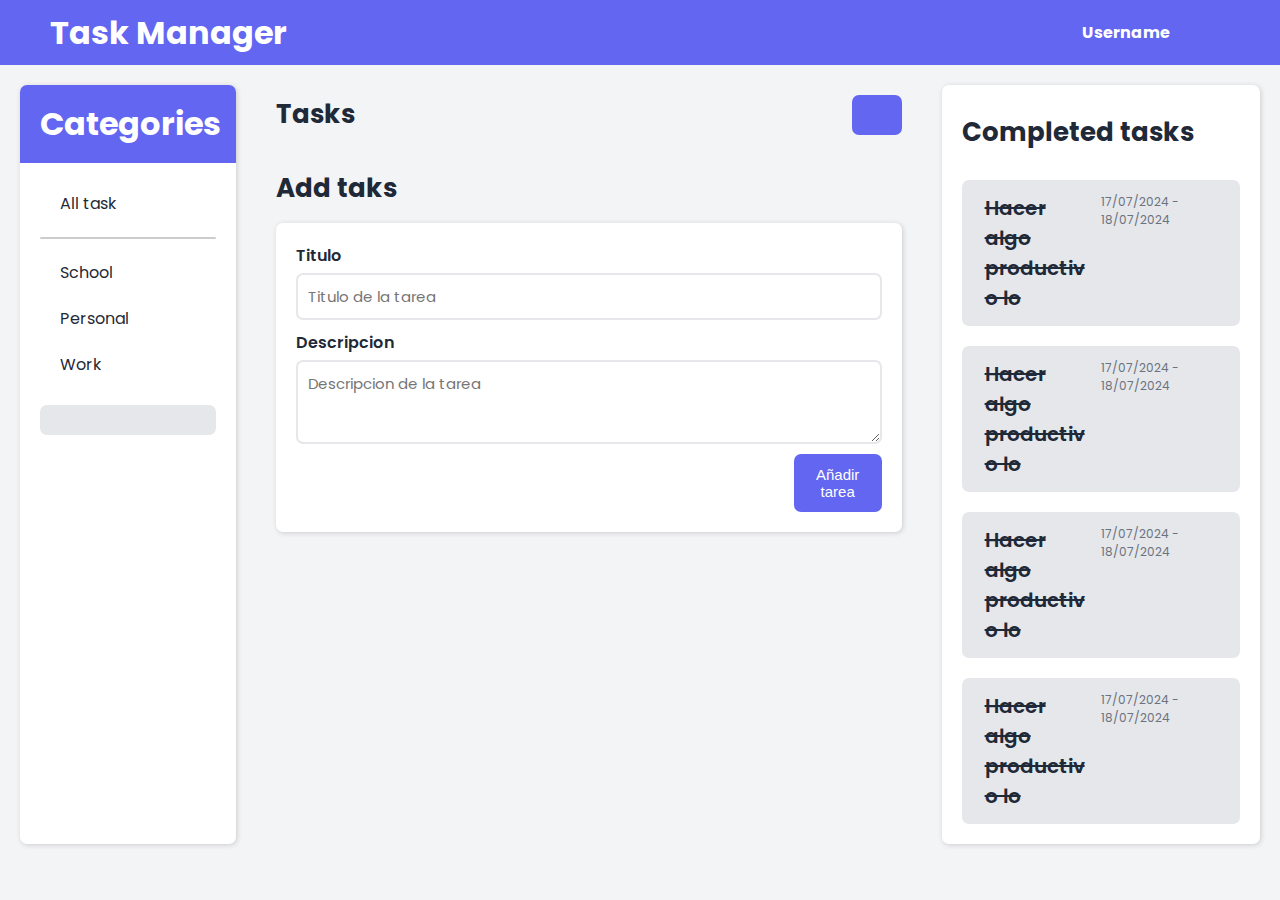
==== index.html @ a92584d1 "upload_files" ====
<!DOCTYPE html>
<html lang="en">
<head>
    <meta charset="UTF-8">
    <meta http-equiv="X-UA-Compatible" content="IE=edge">
    <meta name="viewport" content="width=device-width, initial-scale=1.0">
    <link rel="stylesheet" href="https://cdnjs.cloudflare.com/ajax/libs/font-awesome/6.6.0/css/all.min.css" integrity="sha512-Kc323vGBEqzTmouAECnVceyQqyqdsSiqLQISBL29aUW4U/M7pSPA/gEUZQqv1cwx4OnYxTxve5UMg5GT6L4JJg==" crossorigin="anonymous" referrerpolicy="no-referrer" />
    <link rel="stylesheet" href="./CSS/styles.css">
    <link rel="stylesheet" href="./CSS/indexStyles.css">
    <title>Task Manager</title>
</head>
<body>
    <header>
        <nav id="nav">
            <h1 id="nav-title">Task Manager</h1>
            <div class="options">
                <div>
                    <a href="./HTML/login_RegisterForm.html?autoLog=false">Username</a>
                    <a href=""><i class="fa-solid fa-user"></i></a>
                </div>
            </div>
        </nav>
    </header>

    <!--Categories-->
    <section id="main-section">
        <section id="categories-section">
            <div id="categories">
                <div class="tittle">
                    <h1>Categories</h1>
                </div>
                <div class="elements">
                    <div>
                        <i class="fa-solid fa-list"></i>
                        <span>All task</span>
                    </div>
                    <hr>
                    <div>
                        <i class="fa-solid fa-list"></i>
                        <span>School</span>
                    </div>
                    <div>
                        <i class="fa-solid fa-list"></i>
                        <span>Personal</span>
                    </div>
                    <div>
                        <i class="fa-solid fa-list"></i>
                        <span>Work</span>
                    </div>
                </div>
                <button id="add-section-btn"><i class="fa-regular fa-plus"></i></button>
            </div>
        </section>

        <!--Tasks-->
        <section id="tasks-section">
            <div id="tasks">
                <div class="tasks-header">
                    <h1>Tasks</h1>
                    <a href="#add-new-task" aria-level="Añadir tarea"><i class="fa-regular fa-plus"></i></a>
                </div>
                <div class="task">
                    <input type="checkbox" class="checkbox-input">
                    <span class="task-tittle" >Hacer algo productivo</span>
                    <p class="task-description">Hacer algo productivo se refiere a hacer algo productivo, no se si le estas llegando, aunque creo que no porque eres mas tonto que escupir pa rriba</p>
                    <span class="task-creating-date">18/07/2024</span>
                    <button class="edit-task-btn"><i class="fa-regular fa-pen-to-square"></i></button>
                    <button class="delete-task-btn"><i class="fa-regular fa-trash-can"></i></button>
                </div>
                
                <div class="task">
                    <input type="checkbox" class="checkbox-input">
                    <span class="task-tittle" >Hacer algo productivo</span>
                    <p class="task-description">Hacer algo productivo se refiere a hacer algo productivo, no se si le estas llegando, aunque creo que no porque eres mas tonto que escupir pa rriba</p>
                    <span class="task-creating-date">18/07/2024</span>
                    <button class="edit-task-btn"><i class="fa-regular fa-pen-to-square"></i></button>
                    <button class="delete-task-btn"><i class="fa-regular fa-trash-can"></i></button>
                </div>
                
                <div class="task">
                    <input type="checkbox" class="checkbox-input">
                    <span class="task-tittle" >Hacer algo productivo</span>
                    <p class="task-description">Hacer algo productivo se refiere a hacer </p>
                    <span class="task-creating-date">18/07/2024</span>
                    <button class="edit-task-btn"><i class="fa-regular fa-pen-to-square"></i></button>
                    <button class="delete-task-btn"><i class="fa-regular fa-trash-can"></i></button>
                </div>
            </div>

            <div id="add-new-task">
                <h1>Add taks</h1>
                <form>
                    <div>
                        <label for="task-tittle-input">Titulo</label>
                        <input type="text" class="task-tittle-input" name="task-tittle-input" maxlength="50" placeholder="Titulo de la tarea" required>
                    </div>
                    <div>
                        <label for="task-description-input">Descripcion</label>
                        <textarea name="task-description-input" cols="30" maxlength="300" placeholder="Descripcion de la tarea"></textarea>
                    </div>
                    <button type="submit" id="add-new-task-btn">Añadir tarea</button>
                </form>
            </div>
        </section>

        <!--Complete task-->
        <section id="completed-tasks-section">
            <div id="completed-tasks">
                <h1>Completed tasks</h1>
                <div class="task">
                    <span class="task-tittle" >Hacer algo productivo lo</span>
                    <span class="task-period-to-complete">17/07/2024 - 18/07/2024</span>
                    <button class="come-back-task-btn"><i class="fa-solid fa-arrow-rotate-left"></i></button>
                    <button class="delete-task-btn"><i class="fa-regular fa-trash-can"></i></button>
                </div>

                <div class="task">
                    <span class="task-tittle" >Hacer algo productivo lo</span>
                    <span class="task-period-to-complete">17/07/2024 - 18/07/2024</span>
                    <button class="come-back-task-btn"><i class="fa-solid fa-arrow-rotate-left"></i></button>
                    <button class="delete-task-btn"><i class="fa-regular fa-trash-can"></i></button>
                </div>

                <div class="task">
                    <span class="task-tittle" >Hacer algo productivo lo</span>
                    <span class="task-period-to-complete">17/07/2024 - 18/07/2024</span>
                    <button class="come-back-task-btn"><i class="fa-solid fa-arrow-rotate-left"></i></button>
                    <button class="delete-task-btn"><i class="fa-regular fa-trash-can"></i></button>
                </div>

                <div class="task">
                    <span class="task-tittle" >Hacer algo productivo lo</span>
                    <span class="task-period-to-complete">17/07/2024 - 18/07/2024</span>
                    <button class="come-back-task-btn"><i class="fa-solid fa-arrow-rotate-left"></i></button>
                    <button class="delete-task-btn"><i class="fa-regular fa-trash-can"></i></button>
                </div>
            </div>
        </section>
    </section>
</body>
<script src="./Scripts/IndexScript.js"></script>
</html>
---- CSS/styles.css ----
:root{
    --primary: #6366F1;
    --primary-darker: #4346D1;
    --com-color: #E5E7EB;
    --bg-light: #F3F4F6;
    --bg-dark: #000000;
    --bg-color: var(--bg-light);
    --bg2: #FFFFFF;
    --fore-ground-ligh: #1F2937;
    --fore-ground-dark: #FFFFFF;
    --sub-fore-ground-light: #6B7280;
    --sub-fore-ground: var(--sub-fore-ground-light);
    --fore-ground: var(--fore-ground-ligh);
    --border-light: #CCCCCC;
    --border-color: var(--border-light);
}

@font-face {
    font-family: Poppins;
    src: url('../Sources/Fonts/Poppins/Poppins-Regular.ttf');
    font-style: normal;
    font-weight: normal;}
@font-face {
    font-family: Poppins;
    src: url('../Sources/Fonts/Poppins/Poppins-Bold.ttf');
    font-style: bold;
    font-weight: bold;}
@font-face {
    font-family: Poppins;
    src: url('../Sources/Fonts/Poppins/Poppins-SemiBold.ttf');
    font-style: 200;
    font-weight: 200;}
/*General*/
body{
    padding: 0;
    margin: 0;
    font-family: Poppins;
    background-color: var(--bg-color);
    color: var(--fore-ground);
}

/*Menu de navegacion*/
nav{
    display: flex;
    background-color: var(--primary);
    color: #FFFFFF;
    align-items: center;
    justify-content: space-between;
    padding: 0 50px;
}

nav #nav-title{
    margin: 0;
}

nav .options{
    display: flex;
}

nav .options div{
    display: flex;
    align-items: center;
    transition: background-color .5s;
}
nav .options div:hover{
    display: flex;
    background-color: var(--primary-darker);
}

nav .options div a{
    box-sizing: border-box;
    padding: 20px;
    display: inline-block;
    color: #FFFFFF;
    text-decoration: none;
    font-weight: bold;
}

nav .options div a i{
    font-size: 20px;
}

/*Otros*/
.d-none{display: none;}
.d-block{display: block;}
---- CSS/indexStyles.css ----
/*seccion principal*/
#main-section{
    display: flex;
}
/*---------------sencion de categorias---------------*/
#main-section #categories-section{
    width: 20%;
    box-sizing: border-box;
    padding: 20px;
}
#main-section #categories-section #categories{
    display: flex;
    flex-direction: column;
    
    height: 100%;
    border-radius: 7px;
    box-shadow: 1px 1px 5px var(--border-color);
    background-color: var(--bg2);
}
/*Categorias titulo*/
#main-section #categories-section #categories .tittle{
    background-color: var(--primary);
    color: #FFFFFF;
    border-radius: 7px 7px 0 0;
    padding: 15px 20px;
}
#main-section #categories-section #categories .tittle h1{
    margin: 0;
}
/*Categorias Elementos*/
#main-section #categories-section #categories .elements{
    display: flex;
    flex-direction: column;
    padding: 20px;
    gap: 5px;
}
#main-section #categories-section #categories .elements div{
    display: flex;
    gap: 10px;
    align-items: center;
    padding: 8px 10px;
    border-radius: 7px;
    transition: background .3s;
}
#main-section #categories-section #categories .elements div:hover{
    background-color: var(--com-color);
    cursor: pointer;
}

/*linea divisora de categories*/
#main-section #categories-section #categories hr{
    height: 2px;
    background-color: var(--border-color);
    width: 100%;
    border-radius: 7px;
    border: none;
}
/*añadir seccion boton*/
#main-section #categories-section #categories button{
    height: 30px;
    font-size: 18px;
    border: none;
    border-radius: 7px;
    background-color: var(--com-color);
    margin: 0 20px;
    transition: .5s;
}
#main-section #categories-section #categories button:hover{
    cursor: pointer;
    background-color: #000;
    color: #FFF;
}

/*-------------------Seccion de tareas-------------*/
#main-section #tasks-section{
    width: 52%;
    box-sizing: border-box;
    padding: 20px;
}

#main-section #tasks-section #tasks{
    display: flex;
    flex-direction: column;
    gap: 20px;
}

/*header de la seccion de tareas*/
#main-section #tasks-section #tasks .tasks-header{
    display: flex;
    justify-content: space-between;
    align-items: center;
}
#main-section #tasks-section #tasks .tasks-header h1{
    font-size: 26px;
    margin: 10px 0;
}
#main-section #tasks-section #tasks .tasks-header a{
    display: flex;
    align-items: center;
    justify-content: center;
    font-size: 22px;
    background-color: var(--primary);
    border: none;
    color: #FFFFFF;
    border-radius: 7px;
    width: 50px;
    height: 40px;
    transition: filter .5s;
    text-decoration: none;
}
#main-section #tasks-section #tasks .tasks-header a:hover{
    filter: brightness(2);
}


#main-section #tasks-section #tasks .task{
    display: grid;
    grid-template-rows: auto auto;
    grid-template-columns: 5% 85% 5% 5%;
    align-items: center;
    justify-content: center;

    box-sizing: border-box;
    padding: 13px;
    border-radius: 7px;
    box-shadow: 1px 1px 5px var(--border-color);
    background-color: var(--bg2);
}

/*contenido task*/
#main-section #tasks-section #tasks .task .checkbox-input{
    grid-row: 1/3;
    grid-column: 1/2;

    height: 20px;
}
#main-section #tasks-section #tasks .task .task-tittle{
    grid-row: 1/2;
    grid-column: 2/3;
    
    font-size: 20px;
    font-weight: 200;
    box-sizing: border-box;
    padding: 0px 10px;
}
#main-section #tasks-section #tasks .task .task-creating-date{
    grid-row: 1/2;
    grid-column: 3/5;
    color: var(--sub-fore-ground);
    align-self: flex-start;
    justify-self: center;
    font-size: 12px;
}
#main-section #tasks-section #tasks .task .task-description{
    grid-row: 2/3;
    grid-column: 2/3;

    box-sizing: border-box;
    padding: 0px 10px;
    margin: 2px 0;
    color: var(--sub-fore-ground);
}
#main-section #tasks-section #tasks .task .edit-task-btn{
    grid-row: 2/3;
    grid-column: 3/4;
}
#main-section #tasks-section #tasks .task .delete-task-btn{
    grid-row: 2/3;
    grid-column: 4/5;
}

#main-section #tasks-section #tasks .task .edit-task-btn, #main-section #tasks-section #tasks .task .delete-task-btn{
    padding: 8px;
    align-self: center;
    justify-self: center;
    border: none;
    border-radius: 7px;
    background-color: transparent;
    transition: background .5s;
}
#main-section #tasks-section #tasks .task .edit-task-btn:hover, #main-section #tasks-section #tasks .task .delete-task-btn:hover{
    background-color: var(--com-color);
    cursor: pointer;
}
#main-section #tasks-section #tasks .task .edit-task-btn i, #main-section #tasks-section #tasks .task .delete-task-btn i{
    font-size: 18px;
}

/*-------------------Agregar tareas-------------------*/
#main-section #tasks-section #add-new-task{
    margin-top: 25px;
}
#main-section #tasks-section #add-new-task h1{
    font-size: 26px;
    margin: 15px 0;
}
#main-section #tasks-section #add-new-task form{
    display: flex;
    flex-direction: column;
    gap: 10px;
    padding: 20px;
    border-radius: 7px;
    box-shadow: 1px 1px 5px var(--border-color);
    background-color: var(--bg2);
}
#main-section #tasks-section #add-new-task form div{
    display: flex;
    flex-direction: column;
    gap: 5px;
}
#main-section #tasks-section #add-new-task form div label{
    font-weight: 200;
}
#main-section #tasks-section #add-new-task form div input, #main-section #tasks-section #add-new-task form div textarea{
    border-radius: 7px;
    border: 2px solid var(--com-color);
    padding: 10px;
    font-size: 15px;
    font-family: Poppins, Arial, Helvetica, sans-serif; 
}
#main-section #tasks-section #add-new-task form div textarea{
    min-height: 60px;
    max-height: 165px;
    resize: vertical;
}
/*boton de añadir tarea*/
#main-section #tasks-section #add-new-task form button{
    width: 15%;
    font-size: 15px;
    border: none;
    border-radius: 7px;
    padding: 12px 10px;
    justify-self: flex-end;
    align-self: flex-end;
    background-color: var(--primary);
    color: #FFF;
    transition: filter .5s;
}
#main-section #tasks-section #add-new-task form button:hover{
    filter: brightness(2);
    cursor: pointer;
}



/*-------------------Seccion de tareas completadas-------------*/
#main-section #completed-tasks-section{
    width: 28%;
    box-sizing: border-box;
    padding: 20px;
}

#main-section #completed-tasks-section #completed-tasks{
    display: flex;
    flex-direction: column;
    
    gap: 20px;
    padding: 20px;
    border-radius: 7px;
    box-shadow: 1px 1px 5px var(--border-color);
    background-color: var(--bg2);
}
/*completed task tittle*/
#main-section #completed-tasks-section #completed-tasks h1{
    font-size: 26px;
    margin: 8px 0;
}

#main-section #completed-tasks-section #completed-tasks .task{
    display: grid;
    grid-template-columns: 50% 25% 25%;
    grid-template-rows: auto auto;
    align-items: center;
    justify-content: center;

    box-sizing: border-box;
    padding: 13px;
    border-radius: 7px;
    background-color: var(--com-color);
}


#main-section #completed-tasks-section #completed-tasks .task .task-tittle{
    grid-column: 1/2;
    grid-row: 1/3;
    font-size: 20px;
    font-weight: 200;
    box-sizing: border-box;
    padding: 0px 10px;
    word-wrap: break-word;
    text-decoration: line-through;
}
#main-section #completed-tasks-section #completed-tasks .task .task-period-to-complete{
    grid-column: 2/4;
    grid-row: 1/2;
    color: var(--sub-fore-ground);
    align-self: flex-start;
    justify-self: center;
    font-size: 12px;
}
#main-section #completed-tasks-section #completed-tasks .task .come-back-task-btn{
    grid-column: 2/3;
}
#main-section #completed-tasks-section #completed-tasks .task .delete-task-btn{
    grid-column: 3/4;
}

#main-section #completed-tasks-section #completed-tasks .task .come-back-task-btn, #main-section #completed-tasks-section #completed-tasks .task .delete-task-btn{
    padding: 8px;
    align-self: center;
    justify-self: center;
    border: none;
    border-radius: 7px;
    background-color: transparent;
    transition: background .5s;
}
#main-section #completed-tasks-section #completed-tasks .task .come-back-task-btn:hover, #main-section #completed-tasks-section #completed-tasks .task .delete-task-btn:hover{
    background-color: var(--bg-color);
    cursor: pointer;
}
#main-section #completed-tasks-section #completed-tasks .task .come-back-task-btn i, #main-section #completed-tasks-section #completed-tasks .task .delete-task-btn i{
    font-size: 18px;
}
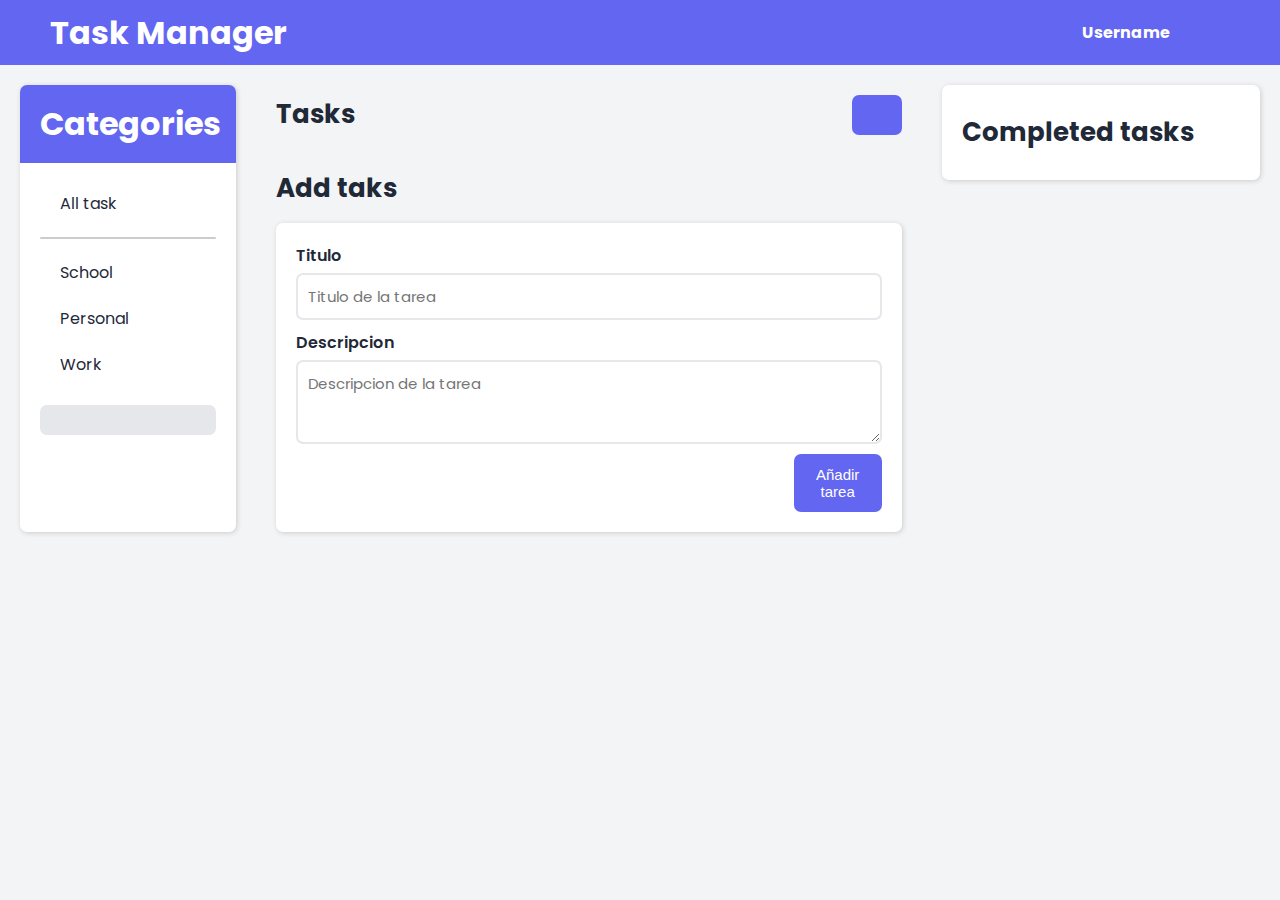
==== commit 6139bb78: "Complete tasks section finished" ====
--- a/index.html
+++ b/index.html
@@ -107,31 +107,17 @@
         <section id="completed-tasks-section">
             <div id="completed-tasks">
                 <h1>Completed tasks</h1>
-                <div class="task">
+                <div class="task" data-task-id="100">
+                    <input type="checkbox" class="checkbox-input" name="task-check-completed" checked>
                     <span class="task-tittle" >Hacer algo productivo lo</span>
                     <span class="task-period-to-complete">17/07/2024 - 18/07/2024</span>
-                    <button class="come-back-task-btn"><i class="fa-solid fa-arrow-rotate-left"></i></button>
                     <button class="delete-task-btn"><i class="fa-regular fa-trash-can"></i></button>
                 </div>
 
-                <div class="task">
+                <div class="task" data-task-id="101">
+                    <input type="checkbox" class="checkbox-input" name="task-check-completed" checked>
                     <span class="task-tittle" >Hacer algo productivo lo</span>
                     <span class="task-period-to-complete">17/07/2024 - 18/07/2024</span>
-                    <button class="come-back-task-btn"><i class="fa-solid fa-arrow-rotate-left"></i></button>
-                    <button class="delete-task-btn"><i class="fa-regular fa-trash-can"></i></button>
-                </div>
-
-                <div class="task">
-                    <span class="task-tittle" >Hacer algo productivo lo</span>
-                    <span class="task-period-to-complete">17/07/2024 - 18/07/2024</span>
-                    <button class="come-back-task-btn"><i class="fa-solid fa-arrow-rotate-left"></i></button>
-                    <button class="delete-task-btn"><i class="fa-regular fa-trash-can"></i></button>
-                </div>
-
-                <div class="task">
-                    <span class="task-tittle" >Hacer algo productivo lo</span>
-                    <span class="task-period-to-complete">17/07/2024 - 18/07/2024</span>
-                    <button class="come-back-task-btn"><i class="fa-solid fa-arrow-rotate-left"></i></button>
                     <button class="delete-task-btn"><i class="fa-regular fa-trash-can"></i></button>
                 </div>
             </div>
--- a/CSS/indexStyles.css
+++ b/CSS/indexStyles.css
@@ -111,7 +111,6 @@
 #main-section #tasks-section #tasks .tasks-header a:hover{
     filter: brightness(2);
 }
-
 
 #main-section #tasks-section #tasks .task{
     display: grid;
@@ -242,7 +241,6 @@
 }
 
 
-
 /*-------------------Seccion de tareas completadas-------------*/
 #main-section #completed-tasks-section{
     width: 28%;
@@ -253,7 +251,6 @@
 #main-section #completed-tasks-section #completed-tasks{
     display: flex;
     flex-direction: column;
-    
     gap: 20px;
     padding: 20px;
     border-radius: 7px;
@@ -268,7 +265,7 @@
 
 #main-section #completed-tasks-section #completed-tasks .task{
     display: grid;
-    grid-template-columns: 50% 25% 25%;
+    grid-template-columns: 15% 50% 25%;
     grid-template-rows: auto auto;
     align-items: center;
     justify-content: center;
@@ -279,9 +276,15 @@
     background-color: var(--com-color);
 }
 
-
+/*task check*/
+#main-section #completed-tasks-section #completed-tasks .task .checkbox-input{
+    grid-column: 1/2;
+    grid-row: 1/3;
+    width: 20px;
+    height: 20px;
+}
 #main-section #completed-tasks-section #completed-tasks .task .task-tittle{
-    grid-column: 1/2;
+    grid-column: 2/3;
     grid-row: 1/3;
     font-size: 20px;
     font-weight: 200;
@@ -291,18 +294,17 @@
     text-decoration: line-through;
 }
 #main-section #completed-tasks-section #completed-tasks .task .task-period-to-complete{
-    grid-column: 2/4;
+    grid-column: 3/4;
     grid-row: 1/2;
     color: var(--sub-fore-ground);
     align-self: flex-start;
     justify-self: center;
     font-size: 12px;
 }
-#main-section #completed-tasks-section #completed-tasks .task .come-back-task-btn{
-    grid-column: 2/3;
-}
 #main-section #completed-tasks-section #completed-tasks .task .delete-task-btn{
     grid-column: 3/4;
+    grid-row: 1/3;
+    align-self: center;
 }
 
 #main-section #completed-tasks-section #completed-tasks .task .come-back-task-btn, #main-section #completed-tasks-section #completed-tasks .task .delete-task-btn{
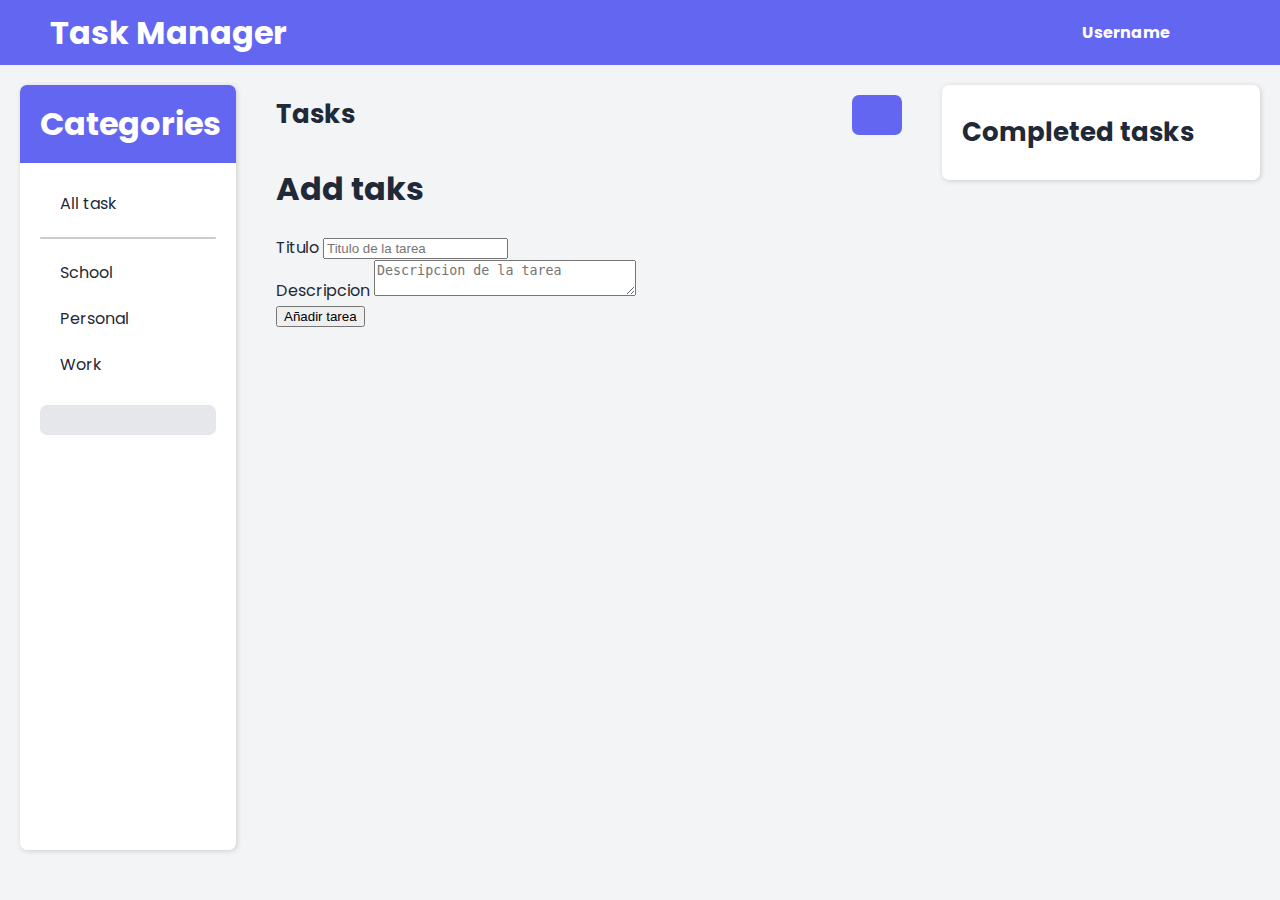
==== commit 02a1209a: "Modifie task functionality done" ====
--- a/index.html
+++ b/index.html
@@ -5,6 +5,11 @@
     <meta http-equiv="X-UA-Compatible" content="IE=edge">
     <meta name="viewport" content="width=device-width, initial-scale=1.0">
     <link rel="stylesheet" href="https://cdnjs.cloudflare.com/ajax/libs/font-awesome/6.6.0/css/all.min.css" integrity="sha512-Kc323vGBEqzTmouAECnVceyQqyqdsSiqLQISBL29aUW4U/M7pSPA/gEUZQqv1cwx4OnYxTxve5UMg5GT6L4JJg==" crossorigin="anonymous" referrerpolicy="no-referrer" />
+    <link rel="stylesheet" href="./CSS/add_task_area">
+    <link rel="stylesheet" href="./CSS/categories_section.css">
+    <link rel="stylesheet" href="./CSS/completed_tasks_section.css">
+    <link rel="stylesheet" href="./CSS/tasks_section.css">
+    <link rel="stylesheet" href="./CSS/utilities.css">
     <link rel="stylesheet" href="./CSS/styles.css">
     <link rel="stylesheet" href="./CSS/indexStyles.css">
     <title>Task Manager</title>
@@ -59,6 +64,8 @@
                     <h1>Tasks</h1>
                     <a href="#add-new-task" aria-level="Añadir tarea"><i class="fa-regular fa-plus"></i></a>
                 </div>
+                <!--------------------------Maquetacion------------------------->
+                <!--
                 <div class="task">
                     <input type="checkbox" class="checkbox-input">
                     <span class="task-tittle" >Hacer algo productivo</span>
@@ -66,25 +73,18 @@
                     <span class="task-creating-date">18/07/2024</span>
                     <button class="edit-task-btn"><i class="fa-regular fa-pen-to-square"></i></button>
                     <button class="delete-task-btn"><i class="fa-regular fa-trash-can"></i></button>
+
+                    <-----Para editar---->
+                    <!--
+                    <input type="text" class="editing-title-input">
+                    <textarea class="editing-description-textarea"></textarea>
+                    
+                    <div class="save-cancel-editing">
+                        <button class="save"><i class="fa-solid fa-check"></i></button>
+                        <button class="cancel"><i class="fa-solid fa-xmark"></i></button>
+                    </div>
                 </div>
-                
-                <div class="task">
-                    <input type="checkbox" class="checkbox-input">
-                    <span class="task-tittle" >Hacer algo productivo</span>
-                    <p class="task-description">Hacer algo productivo se refiere a hacer algo productivo, no se si le estas llegando, aunque creo que no porque eres mas tonto que escupir pa rriba</p>
-                    <span class="task-creating-date">18/07/2024</span>
-                    <button class="edit-task-btn"><i class="fa-regular fa-pen-to-square"></i></button>
-                    <button class="delete-task-btn"><i class="fa-regular fa-trash-can"></i></button>
-                </div>
-                
-                <div class="task">
-                    <input type="checkbox" class="checkbox-input">
-                    <span class="task-tittle" >Hacer algo productivo</span>
-                    <p class="task-description">Hacer algo productivo se refiere a hacer </p>
-                    <span class="task-creating-date">18/07/2024</span>
-                    <button class="edit-task-btn"><i class="fa-regular fa-pen-to-square"></i></button>
-                    <button class="delete-task-btn"><i class="fa-regular fa-trash-can"></i></button>
-                </div>
+                -->
             </div>
 
             <div id="add-new-task">
@@ -107,22 +107,9 @@
         <section id="completed-tasks-section">
             <div id="completed-tasks">
                 <h1>Completed tasks</h1>
-                <div class="task" data-task-id="100">
-                    <input type="checkbox" class="checkbox-input" name="task-check-completed" checked>
-                    <span class="task-tittle" >Hacer algo productivo lo</span>
-                    <span class="task-period-to-complete">17/07/2024 - 18/07/2024</span>
-                    <button class="delete-task-btn"><i class="fa-regular fa-trash-can"></i></button>
-                </div>
-
-                <div class="task" data-task-id="101">
-                    <input type="checkbox" class="checkbox-input" name="task-check-completed" checked>
-                    <span class="task-tittle" >Hacer algo productivo lo</span>
-                    <span class="task-period-to-complete">17/07/2024 - 18/07/2024</span>
-                    <button class="delete-task-btn"><i class="fa-regular fa-trash-can"></i></button>
-                </div>
             </div>
         </section>
     </section>
 </body>
-<script src="./Scripts/IndexScript.js"></script>
+<script type="module" src="./Scripts/IndexScript.js"></script>
 </html>--- a/CSS/categories_section.css
+++ b/CSS/categories_section.css
@@ -0,0 +1,71 @@
+/*---------------seccion de categorias---------------*/
+#main-section #categories-section{
+    width: 20%;
+    box-sizing: border-box;
+    padding: 20px;
+}
+#main-section #categories-section #categories{
+    display: flex;
+    flex-direction: column;
+    
+    position: sticky;
+    top: 85px;
+    width: 100%;
+    height: 85vh;
+    border-radius: 7px;
+    box-shadow: 1px 1px 5px var(--border-color);
+    background-color: var(--bg2);
+}
+/*Categorias titulo*/
+#main-section #categories-section #categories .tittle{
+    background-color: var(--primary);
+    color: #FFFFFF;
+    border-radius: 7px 7px 0 0;
+    padding: 15px 20px;
+}
+#main-section #categories-section #categories .tittle h1{
+    margin: 0;
+}
+/*Categorias Elementos*/
+#main-section #categories-section #categories .elements{
+    display: flex;
+    flex-direction: column;
+    padding: 20px;
+    gap: 5px;
+}
+#main-section #categories-section #categories .elements div{
+    display: flex;
+    gap: 10px;
+    align-items: center;
+    padding: 8px 10px;
+    border-radius: 7px;
+    transition: background .3s;
+}
+#main-section #categories-section #categories .elements div:hover{
+    background-color: var(--com-color);
+    cursor: pointer;
+}
+
+/*linea divisora de categories*/
+#main-section #categories-section #categories hr{
+    height: 2px;
+    background-color: var(--border-color);
+    width: 100%;
+    border-radius: 7px;
+    border: none;
+}
+/*añadir seccion boton*/
+#main-section #categories-section #categories button{
+    height: 30px;
+    font-size: 18px;
+    border: none;
+    border-radius: 7px;
+    background-color: var(--com-color);
+    margin: 0 20px;
+    transition: .5s;
+}
+#main-section #categories-section #categories button:hover{
+    cursor: pointer;
+    background-color: #000;
+    color: #FFF;
+}--- a/CSS/completed_tasks_section.css
+++ b/CSS/completed_tasks_section.css
@@ -0,0 +1,82 @@
+/*-------------------Seccion de tareas completadas-------------*/
+#main-section #completed-tasks-section{
+    width: 28%;
+    box-sizing: border-box;
+    padding: 20px;
+}
+
+#main-section #completed-tasks-section #completed-tasks{
+    display: flex;
+    flex-direction: column;
+    gap: 20px;
+    padding: 20px;
+    border-radius: 7px;
+    box-shadow: 1px 1px 5px var(--border-color);
+    background-color: var(--bg2);
+}
+/*completed task tittle*/
+#main-section #completed-tasks-section #completed-tasks h1{
+    font-size: 26px;
+    margin: 8px 0;
+}
+
+#main-section #completed-tasks-section #completed-tasks .task{
+    display: grid;
+    grid-template-columns: 15% 50% 25%;
+    grid-template-rows: auto auto;
+    align-items: center;
+    justify-content: center;
+
+    box-sizing: border-box;
+    padding: 13px;
+    border-radius: 7px;
+    background-color: var(--com-color);
+}
+
+/*task check*/
+#main-section #completed-tasks-section #completed-tasks .task .checkbox-input{
+    grid-column: 1/2;
+    grid-row: 1/3;
+    width: 20px;
+    height: 20px;
+}
+#main-section #completed-tasks-section #completed-tasks .task .task-tittle{
+    grid-column: 2/3;
+    grid-row: 1/3;
+    font-size: 20px;
+    font-weight: 200;
+    box-sizing: border-box;
+    padding: 0px 10px;
+    word-wrap: break-word;
+    text-decoration: line-through;
+}
+#main-section #completed-tasks-section #completed-tasks .task .task-period-to-complete{
+    grid-column: 3/4;
+    grid-row: 1/2;
+    color: var(--sub-fore-ground);
+    align-self: flex-start;
+    justify-self: center;
+    font-size: 12px;
+}
+#main-section #completed-tasks-section #completed-tasks .task .delete-task-btn{
+    grid-column: 3/4;
+    grid-row: 1/3;
+    align-self: center;
+}
+
+#main-section #completed-tasks-section #completed-tasks .task .come-back-task-btn, #main-section #completed-tasks-section #completed-tasks .task .delete-task-btn{
+    padding: 8px;
+    align-self: center;
+    justify-self: center;
+    border: none;
+    border-radius: 7px;
+    background-color: transparent;
+    transition: background .5s;
+}
+#main-section #completed-tasks-section #completed-tasks .task .come-back-task-btn:hover, #main-section #completed-tasks-section #completed-tasks .task .delete-task-btn:hover{
+    background-color: var(--bg-color);
+    cursor: pointer;
+}
+#main-section #completed-tasks-section #completed-tasks .task .come-back-task-btn i, #main-section #completed-tasks-section #completed-tasks .task .delete-task-btn i{
+    font-size: 18px;
+}--- a/CSS/tasks_section.css
+++ b/CSS/tasks_section.css
@@ -0,0 +1,179 @@
+/*-------------------Seccion de tareas-------------*/
+#main-section #tasks-section{
+    width: 52%;
+    box-sizing: border-box;
+    padding: 20px;
+}
+
+#main-section #tasks-section #tasks{
+    display: flex;
+    flex-direction: column;
+    gap: 20px;
+}
+
+/*----------------header de la seccion de tareas-----------------*/
+#main-section #tasks-section #tasks .tasks-header{
+    display: flex;
+    justify-content: space-between;
+    align-items: center;
+}
+#main-section #tasks-section #tasks .tasks-header h1{
+    font-size: 26px;
+    margin: 10px 0;
+}
+#main-section #tasks-section #tasks .tasks-header a{
+    display: flex;
+    align-items: center;
+    justify-content: center;
+    font-size: 22px;
+    background-color: var(--primary);
+    border: none;
+    color: #FFFFFF;
+    border-radius: 7px;
+    width: 50px;
+    height: 40px;
+    transition: filter .5s;
+    text-decoration: none;
+}
+#main-section #tasks-section #tasks .tasks-header a:hover{
+    filter: brightness(2);
+}
+
+/*---------------Tareas-----------*/
+#main-section #tasks-section #tasks .task{
+    display: grid;
+    grid-template-rows: auto auto;
+    grid-template-columns: 5% 85% 5% 5%;
+    align-items: center;
+    justify-content: center;
+    box-sizing: border-box;
+    padding: 13px;
+    border-radius: 7px;
+    box-shadow: 1px 1px 5px var(--border-color);
+    background-color: var(--bg2);
+}
+
+/*contenido task*/
+/*Check box*/
+#main-section #tasks-section #tasks .task .checkbox-input{
+    grid-row: 1/3;
+    grid-column: 1/2;
+    height: 20px;
+}
+
+/*titulo*/
+#main-section #tasks-section #tasks .task .task-tittle{
+    grid-row: 1/2;
+    grid-column: 2/3;
+    
+    font-size: 20px;
+    font-weight: 200;
+    box-sizing: border-box;
+    padding: 0px 10px;
+}
+#main-section #tasks-section #tasks .task.no-description .task-tittle{
+    grid-row: 1/3;
+}
+
+/*fecha de creacion*/
+#main-section #tasks-section #tasks .task .task-creating-date{
+    grid-row: 1/2;
+    grid-column: 3/5;
+    color: var(--sub-fore-ground);
+    align-self: flex-start;
+    justify-self: center;
+    font-size: 12px;
+}
+
+/*descripcion*/
+#main-section #tasks-section #tasks .task .task-description{
+    grid-row: 2/3;
+    grid-column: 2/3;
+
+    box-sizing: border-box;
+    padding: 0px 10px;
+    margin: 2px 0;
+    color: var(--sub-fore-ground);
+}
+
+/*boton de editar*/
+#main-section #tasks-section #tasks .task .edit-task-btn{
+    grid-row: 2/3;
+    grid-column: 3/4;
+}
+
+/*boton de eliminar*/
+#main-section #tasks-section #tasks .task .delete-task-btn{
+    grid-row: 2/3;
+    grid-column: 4/5;
+}
+
+/*editar y elminar styles*/
+#main-section #tasks-section #tasks .task .edit-task-btn, #main-section #tasks-section #tasks .task .delete-task-btn{
+    padding: 8px;
+    align-self: center;
+    justify-self: center;
+    border: none;
+    border-radius: 7px;
+    background-color: transparent;
+    transition: background .5s;
+}/*editar y elminar hover*/
+#main-section #tasks-section #tasks .task .edit-task-btn:hover, #main-section #tasks-section #tasks .task .delete-task-btn:hover{
+    background-color: var(--com-color);
+    cursor: pointer;
+}/*editar y elminar iconos*/
+#main-section #tasks-section #tasks .task .edit-task-btn i, #main-section #tasks-section #tasks .task .delete-task-btn i{
+    font-size: 18px;
+}
+
+/*Editar tareas estilos*/
+/*content*/
+#main-section #tasks-section #tasks .task .editing-description-textarea, #main-section #tasks-section #tasks .task .editing-title-input{
+    border: none;
+    border-bottom: 2px solid #CCC;
+    background-color: #EEEEEE;
+    outline: none;
+    font-family: Poppins;
+    font-weight: 200;
+}
+#main-section #tasks-section #tasks .task .editing-title-input{
+    grid-row: 1/2;
+    grid-column: 2/3;
+    font-size: 20px;
+}
+#main-section #tasks-section #tasks .task .editing-description-textarea{
+    grid-row: 2/3;
+    grid-column: 2/3;
+    color: var(--sub-fore-ground);
+    resize: vertical;
+    max-height: 165px;
+    min-height: 50px;
+}
+
+#main-section #tasks-section #tasks .task .save-cancel-editing{
+    grid-row: 1/3;
+    grid-column: 3/5;
+    display: flex;
+    flex-direction: column;
+    gap: 5px;
+    height: 100%;
+    margin: 15px;
+}
+
+#main-section #tasks-section #tasks .task .save-cancel-editing button{
+    width: 100%;
+    flex: 50%;
+    border: none;
+    font-size: 20px;
+    border-radius: 3px;
+    color: #FFF;
+}
+#main-section #tasks-section #tasks .task .save-cancel-editing button:hover{
+    filter: brightness(200%);
+}
+#main-section #tasks-section #tasks .task .save-cancel-editing .save{
+    background-color: #44FF44;
+}
+#main-section #tasks-section #tasks .task .save-cancel-editing .cancel{
+    background-color: #FF3333;
+}--- a/CSS/utilities.css
+++ b/CSS/utilities.css
@@ -0,0 +1,3 @@
+.d-initial{display:initial !important;}
+.d-none{display: none !important;}
+.d-block{display: block !important;}--- a/CSS/styles.css
+++ b/CSS/styles.css
@@ -40,6 +40,10 @@
 }
 
 /*Menu de navegacion*/
+header{
+    position: sticky;
+    top: 0;
+}
 nav{
     display: flex;
     background-color: var(--primary);
@@ -78,8 +82,4 @@
 
 nav .options div a i{
     font-size: 20px;
-}
-
-/*Otros*/
-.d-none{display: none;}
-.d-block{display: block;}+}--- a/CSS/indexStyles.css
+++ b/CSS/indexStyles.css
@@ -1,325 +1,4 @@
 /*seccion principal*/
 #main-section{
     display: flex;
-}
-/*---------------sencion de categorias---------------*/
-#main-section #categories-section{
-    width: 20%;
-    box-sizing: border-box;
-    padding: 20px;
-}
-#main-section #categories-section #categories{
-    display: flex;
-    flex-direction: column;
-    
-    height: 100%;
-    border-radius: 7px;
-    box-shadow: 1px 1px 5px var(--border-color);
-    background-color: var(--bg2);
-}
-/*Categorias titulo*/
-#main-section #categories-section #categories .tittle{
-    background-color: var(--primary);
-    color: #FFFFFF;
-    border-radius: 7px 7px 0 0;
-    padding: 15px 20px;
-}
-#main-section #categories-section #categories .tittle h1{
-    margin: 0;
-}
-/*Categorias Elementos*/
-#main-section #categories-section #categories .elements{
-    display: flex;
-    flex-direction: column;
-    padding: 20px;
-    gap: 5px;
-}
-#main-section #categories-section #categories .elements div{
-    display: flex;
-    gap: 10px;
-    align-items: center;
-    padding: 8px 10px;
-    border-radius: 7px;
-    transition: background .3s;
-}
-#main-section #categories-section #categories .elements div:hover{
-    background-color: var(--com-color);
-    cursor: pointer;
-}
-
-/*linea divisora de categories*/
-#main-section #categories-section #categories hr{
-    height: 2px;
-    background-color: var(--border-color);
-    width: 100%;
-    border-radius: 7px;
-    border: none;
-}
-/*añadir seccion boton*/
-#main-section #categories-section #categories button{
-    height: 30px;
-    font-size: 18px;
-    border: none;
-    border-radius: 7px;
-    background-color: var(--com-color);
-    margin: 0 20px;
-    transition: .5s;
-}
-#main-section #categories-section #categories button:hover{
-    cursor: pointer;
-    background-color: #000;
-    color: #FFF;
-}
-
-/*-------------------Seccion de tareas-------------*/
-#main-section #tasks-section{
-    width: 52%;
-    box-sizing: border-box;
-    padding: 20px;
-}
-
-#main-section #tasks-section #tasks{
-    display: flex;
-    flex-direction: column;
-    gap: 20px;
-}
-
-/*header de la seccion de tareas*/
-#main-section #tasks-section #tasks .tasks-header{
-    display: flex;
-    justify-content: space-between;
-    align-items: center;
-}
-#main-section #tasks-section #tasks .tasks-header h1{
-    font-size: 26px;
-    margin: 10px 0;
-}
-#main-section #tasks-section #tasks .tasks-header a{
-    display: flex;
-    align-items: center;
-    justify-content: center;
-    font-size: 22px;
-    background-color: var(--primary);
-    border: none;
-    color: #FFFFFF;
-    border-radius: 7px;
-    width: 50px;
-    height: 40px;
-    transition: filter .5s;
-    text-decoration: none;
-}
-#main-section #tasks-section #tasks .tasks-header a:hover{
-    filter: brightness(2);
-}
-
-#main-section #tasks-section #tasks .task{
-    display: grid;
-    grid-template-rows: auto auto;
-    grid-template-columns: 5% 85% 5% 5%;
-    align-items: center;
-    justify-content: center;
-
-    box-sizing: border-box;
-    padding: 13px;
-    border-radius: 7px;
-    box-shadow: 1px 1px 5px var(--border-color);
-    background-color: var(--bg2);
-}
-
-/*contenido task*/
-#main-section #tasks-section #tasks .task .checkbox-input{
-    grid-row: 1/3;
-    grid-column: 1/2;
-
-    height: 20px;
-}
-#main-section #tasks-section #tasks .task .task-tittle{
-    grid-row: 1/2;
-    grid-column: 2/3;
-    
-    font-size: 20px;
-    font-weight: 200;
-    box-sizing: border-box;
-    padding: 0px 10px;
-}
-#main-section #tasks-section #tasks .task .task-creating-date{
-    grid-row: 1/2;
-    grid-column: 3/5;
-    color: var(--sub-fore-ground);
-    align-self: flex-start;
-    justify-self: center;
-    font-size: 12px;
-}
-#main-section #tasks-section #tasks .task .task-description{
-    grid-row: 2/3;
-    grid-column: 2/3;
-
-    box-sizing: border-box;
-    padding: 0px 10px;
-    margin: 2px 0;
-    color: var(--sub-fore-ground);
-}
-#main-section #tasks-section #tasks .task .edit-task-btn{
-    grid-row: 2/3;
-    grid-column: 3/4;
-}
-#main-section #tasks-section #tasks .task .delete-task-btn{
-    grid-row: 2/3;
-    grid-column: 4/5;
-}
-
-#main-section #tasks-section #tasks .task .edit-task-btn, #main-section #tasks-section #tasks .task .delete-task-btn{
-    padding: 8px;
-    align-self: center;
-    justify-self: center;
-    border: none;
-    border-radius: 7px;
-    background-color: transparent;
-    transition: background .5s;
-}
-#main-section #tasks-section #tasks .task .edit-task-btn:hover, #main-section #tasks-section #tasks .task .delete-task-btn:hover{
-    background-color: var(--com-color);
-    cursor: pointer;
-}
-#main-section #tasks-section #tasks .task .edit-task-btn i, #main-section #tasks-section #tasks .task .delete-task-btn i{
-    font-size: 18px;
-}
-
-/*-------------------Agregar tareas-------------------*/
-#main-section #tasks-section #add-new-task{
-    margin-top: 25px;
-}
-#main-section #tasks-section #add-new-task h1{
-    font-size: 26px;
-    margin: 15px 0;
-}
-#main-section #tasks-section #add-new-task form{
-    display: flex;
-    flex-direction: column;
-    gap: 10px;
-    padding: 20px;
-    border-radius: 7px;
-    box-shadow: 1px 1px 5px var(--border-color);
-    background-color: var(--bg2);
-}
-#main-section #tasks-section #add-new-task form div{
-    display: flex;
-    flex-direction: column;
-    gap: 5px;
-}
-#main-section #tasks-section #add-new-task form div label{
-    font-weight: 200;
-}
-#main-section #tasks-section #add-new-task form div input, #main-section #tasks-section #add-new-task form div textarea{
-    border-radius: 7px;
-    border: 2px solid var(--com-color);
-    padding: 10px;
-    font-size: 15px;
-    font-family: Poppins, Arial, Helvetica, sans-serif; 
-}
-#main-section #tasks-section #add-new-task form div textarea{
-    min-height: 60px;
-    max-height: 165px;
-    resize: vertical;
-}
-/*boton de añadir tarea*/
-#main-section #tasks-section #add-new-task form button{
-    width: 15%;
-    font-size: 15px;
-    border: none;
-    border-radius: 7px;
-    padding: 12px 10px;
-    justify-self: flex-end;
-    align-self: flex-end;
-    background-color: var(--primary);
-    color: #FFF;
-    transition: filter .5s;
-}
-#main-section #tasks-section #add-new-task form button:hover{
-    filter: brightness(2);
-    cursor: pointer;
-}
-
-
-/*-------------------Seccion de tareas completadas-------------*/
-#main-section #completed-tasks-section{
-    width: 28%;
-    box-sizing: border-box;
-    padding: 20px;
-}
-
-#main-section #completed-tasks-section #completed-tasks{
-    display: flex;
-    flex-direction: column;
-    gap: 20px;
-    padding: 20px;
-    border-radius: 7px;
-    box-shadow: 1px 1px 5px var(--border-color);
-    background-color: var(--bg2);
-}
-/*completed task tittle*/
-#main-section #completed-tasks-section #completed-tasks h1{
-    font-size: 26px;
-    margin: 8px 0;
-}
-
-#main-section #completed-tasks-section #completed-tasks .task{
-    display: grid;
-    grid-template-columns: 15% 50% 25%;
-    grid-template-rows: auto auto;
-    align-items: center;
-    justify-content: center;
-
-    box-sizing: border-box;
-    padding: 13px;
-    border-radius: 7px;
-    background-color: var(--com-color);
-}
-
-/*task check*/
-#main-section #completed-tasks-section #completed-tasks .task .checkbox-input{
-    grid-column: 1/2;
-    grid-row: 1/3;
-    width: 20px;
-    height: 20px;
-}
-#main-section #completed-tasks-section #completed-tasks .task .task-tittle{
-    grid-column: 2/3;
-    grid-row: 1/3;
-    font-size: 20px;
-    font-weight: 200;
-    box-sizing: border-box;
-    padding: 0px 10px;
-    word-wrap: break-word;
-    text-decoration: line-through;
-}
-#main-section #completed-tasks-section #completed-tasks .task .task-period-to-complete{
-    grid-column: 3/4;
-    grid-row: 1/2;
-    color: var(--sub-fore-ground);
-    align-self: flex-start;
-    justify-self: center;
-    font-size: 12px;
-}
-#main-section #completed-tasks-section #completed-tasks .task .delete-task-btn{
-    grid-column: 3/4;
-    grid-row: 1/3;
-    align-self: center;
-}
-
-#main-section #completed-tasks-section #completed-tasks .task .come-back-task-btn, #main-section #completed-tasks-section #completed-tasks .task .delete-task-btn{
-    padding: 8px;
-    align-self: center;
-    justify-self: center;
-    border: none;
-    border-radius: 7px;
-    background-color: transparent;
-    transition: background .5s;
-}
-#main-section #completed-tasks-section #completed-tasks .task .come-back-task-btn:hover, #main-section #completed-tasks-section #completed-tasks .task .delete-task-btn:hover{
-    background-color: var(--bg-color);
-    cursor: pointer;
-}
-#main-section #completed-tasks-section #completed-tasks .task .come-back-task-btn i, #main-section #completed-tasks-section #completed-tasks .task .delete-task-btn i{
-    font-size: 18px;
 }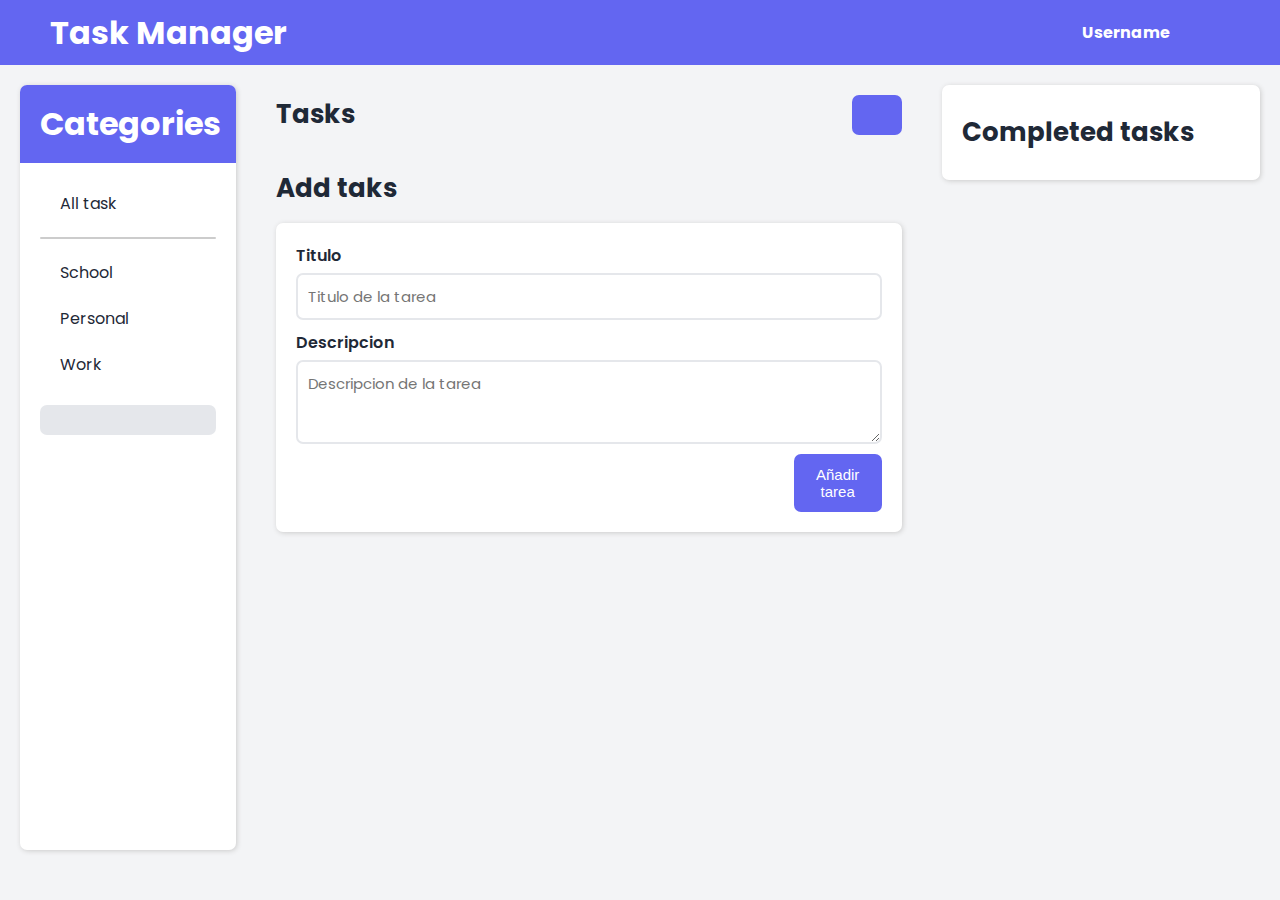
==== commit 10e96134: "Rename files" ====
--- a/index.html
+++ b/index.html
@@ -5,7 +5,7 @@
     <meta http-equiv="X-UA-Compatible" content="IE=edge">
     <meta name="viewport" content="width=device-width, initial-scale=1.0">
     <link rel="stylesheet" href="https://cdnjs.cloudflare.com/ajax/libs/font-awesome/6.6.0/css/all.min.css" integrity="sha512-Kc323vGBEqzTmouAECnVceyQqyqdsSiqLQISBL29aUW4U/M7pSPA/gEUZQqv1cwx4OnYxTxve5UMg5GT6L4JJg==" crossorigin="anonymous" referrerpolicy="no-referrer" />
-    <link rel="stylesheet" href="./CSS/add_task_area">
+    <link rel="stylesheet" href="./CSS/add_task_area.css">
     <link rel="stylesheet" href="./CSS/categories_section.css">
     <link rel="stylesheet" href="./CSS/completed_tasks_section.css">
     <link rel="stylesheet" href="./CSS/tasks_section.css">
--- a/CSS/add_task_area.css
+++ b/CSS/add_task_area.css
@@ -0,0 +1,54 @@
+/*-------------------Agregar tareas-------------------*/
+#main-section #tasks-section #add-new-task{
+    margin-top: 25px;
+}
+#main-section #tasks-section #add-new-task h1{
+    font-size: 26px;
+    margin: 15px 0;
+}
+#main-section #tasks-section #add-new-task form{
+    display: flex;
+    flex-direction: column;
+    gap: 10px;
+    padding: 20px;
+    border-radius: 7px;
+    box-shadow: 1px 1px 5px var(--border-color);
+    background-color: var(--bg2);
+}
+#main-section #tasks-section #add-new-task form div{
+    display: flex;
+    flex-direction: column;
+    gap: 5px;
+}
+#main-section #tasks-section #add-new-task form div label{
+    font-weight: 200;
+}
+#main-section #tasks-section #add-new-task form div input, #main-section #tasks-section #add-new-task form div textarea{
+    border-radius: 7px;
+    border: 2px solid var(--com-color);
+    padding: 10px;
+    font-size: 15px;
+    font-family: Poppins, Arial, Helvetica, sans-serif; 
+}
+#main-section #tasks-section #add-new-task form div textarea{
+    min-height: 60px;
+    max-height: 165px;
+    resize: vertical;
+}
+/*boton de añadir tarea*/
+#main-section #tasks-section #add-new-task form button{
+    width: 15%;
+    font-size: 15px;
+    border: none;
+    border-radius: 7px;
+    padding: 12px 10px;
+    justify-self: flex-end;
+    align-self: flex-end;
+    background-color: var(--primary);
+    color: #FFF;
+    transition: filter .5s;
+}
+#main-section #tasks-section #add-new-task form button:hover{
+    filter: brightness(2);
+    cursor: pointer;
+}